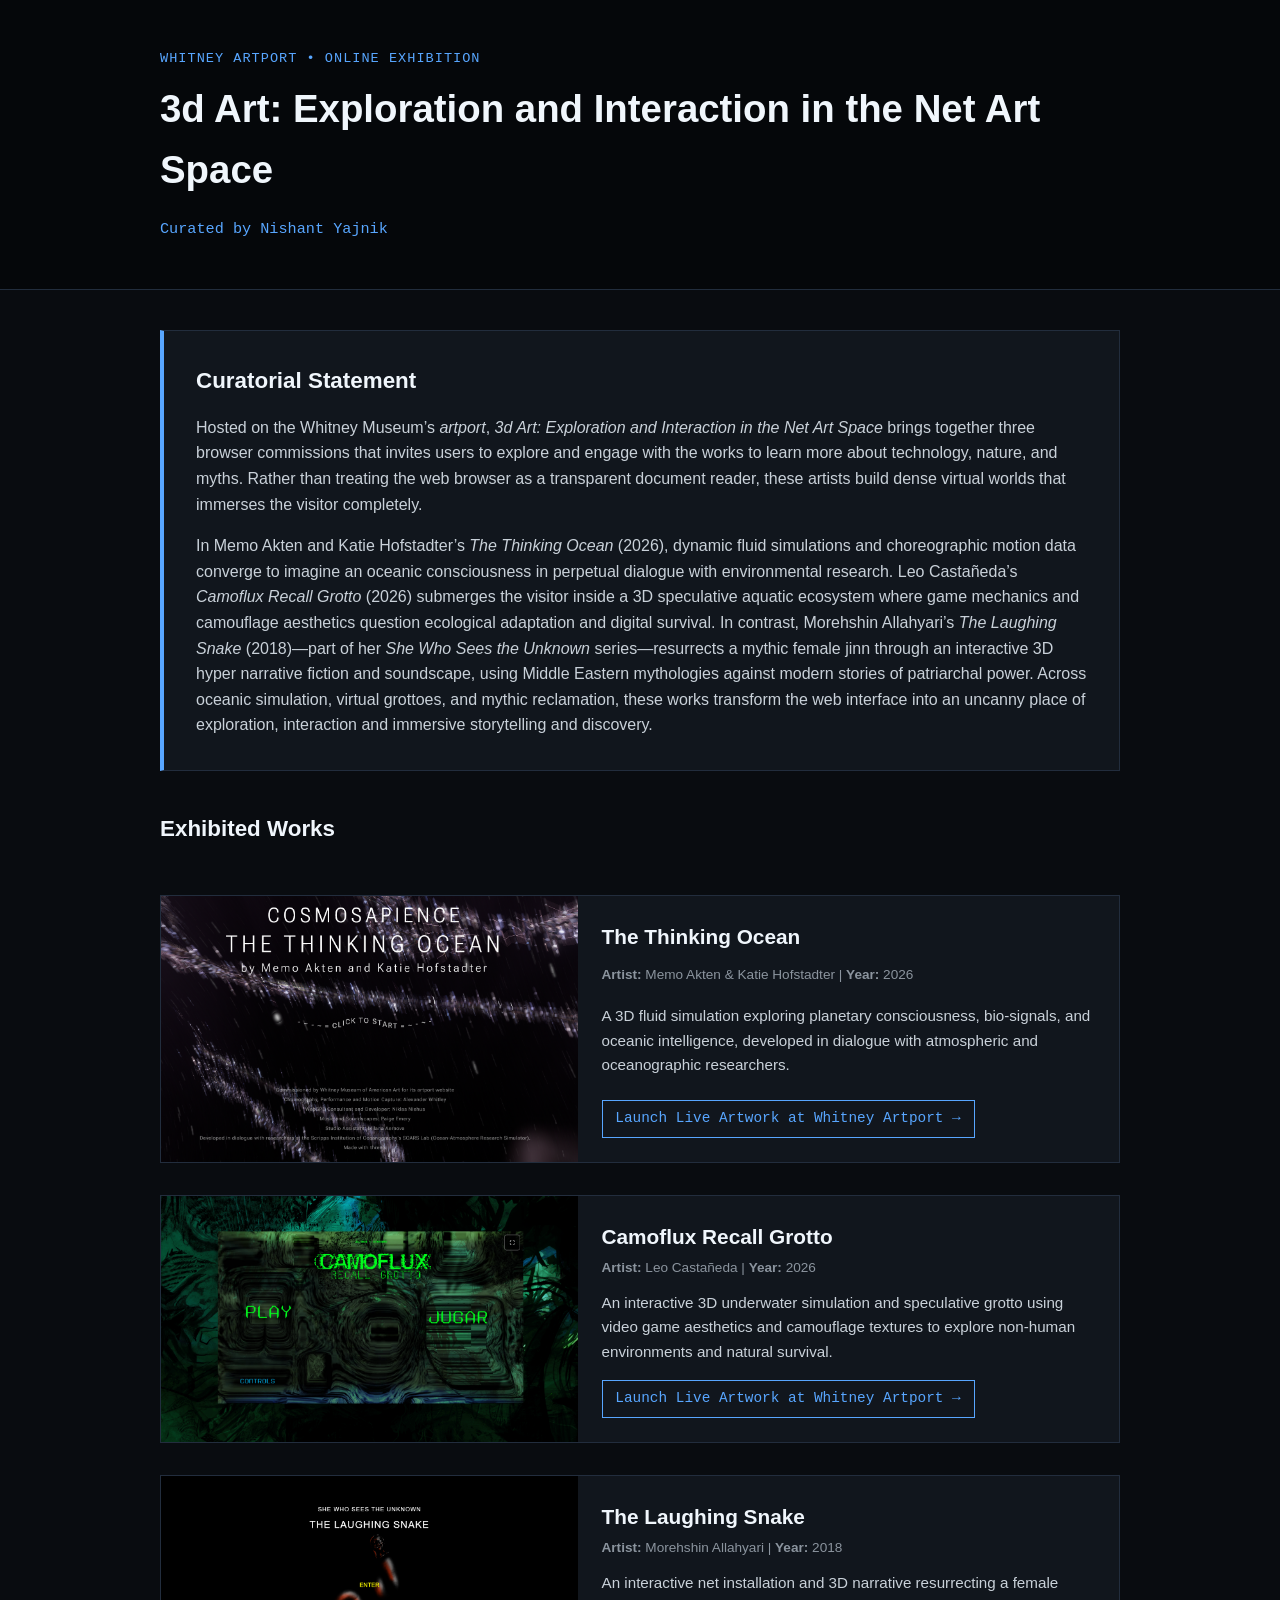
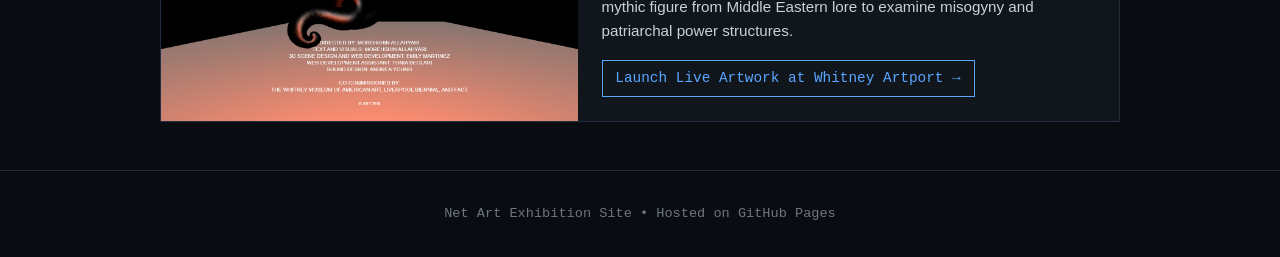
==== exhibition/index.html @ a9e51dce "Add files via upload" ====
<!DOCTYPE html>
<html lang="en">
<head>
  <meta charset="UTF-8">
  <meta name="viewport" content="width=device-width, initial-scale=1.0">
  <title>3d Art: Exploration and Interaction in the Net Art Space</title>
  <link rel="stylesheet" href="css/style.css">
</head>
<body>

  <header class="header">
    <div class="container">
      <p class="tagline">Whitney Artport &bull; Online Exhibition</p>
      <h1>3d Art: Exploration and Interaction in the Net Art Space</h1>
      <p class="curator">Curated by Nishant Yajnik</p>
    </div>
  </header>

  <main class="container">
    <section class="curatorial-statement">
      <h3>Curatorial Statement</h3>
      <p>
        Hosted on the Whitney Museum’s <em>artport</em>, <em>3d Art: Exploration and Interaction in the Net Art Space</em> brings together three 
        browser commissions that invites users to explore and engage with the works to learn more about technology, nature, and myths. 
        Rather than treating the web browser as a transparent document reader, these artists build dense 
        virtual worlds that immerses the visitor completely.
      </p>
      <p>
        In Memo Akten and Katie Hofstadter’s <em>The Thinking Ocean</em> (2026), dynamic fluid simulations and choreographic motion data converge to imagine an oceanic consciousness in perpetual dialogue 
        with environmental research. Leo Castañeda’s <em>Camoflux Recall Grotto</em> (2026) submerges the visitor 
        inside a 3D speculative aquatic ecosystem where game mechanics and camouflage aesthetics question ecological 
        adaptation and digital survival. In contrast, Morehshin Allahyari’s <em>The Laughing Snake</em> (2018)—part 
        of her <em>She Who Sees the Unknown</em> series—resurrects a mythic female jinn through an interactive 3D 
        hyper narrative fiction and soundscape, using Middle Eastern mythologies against modern stories of patriarchal power. Across oceanic simulation, virtual grottoes, and mythic reclamation, these works 
        transform the web interface into an uncanny place of exploration, interaction and immersive storytelling and discovery.
      </p>
    </section>

    <section class="artworks-list">
      <h3>Exhibited Works</h3>

      <article class="artwork-card">
        <figure class="artwork-image">
          <img src="img/cosmos.png" alt="Screenshot of The Thinking Ocean interactive 3D ocean and particle simulator">
        </figure>
        <div class="artwork-info">
          <h4>The Thinking Ocean</h4>
          <p class="meta"><strong>Artist:</strong> Memo Akten &amp; Katie Hofstadter | <strong>Year:</strong> 2026</p>
          <p class="description">
            A 3D fluid simulation exploring planetary consciousness, bio-signals, and oceanic intelligence, developed in dialogue with atmospheric and oceanographic researchers.
          </p>
          <p class="link-wrapper">
            <a href="https://artport.whitney.org/commissions/the-thinking-ocean/" target="_blank" rel="noopener noreferrer">Launch Live Artwork at Whitney Artport &rarr;</a>
          </p>
        </div>
      </article>

      <article class="artwork-card">
        <figure class="artwork-image">
          <img src="img/camogrotto.png" alt="Screenshot of Camoflux Recall Grotto showing an underwater 3D environment with rock formations and a blue orb">
        </figure>
        <div class="artwork-info">
          <h4>Camoflux Recall Grotto</h4>
          <p class="meta"><strong>Artist:</strong> Leo Castañeda | <strong>Year:</strong> 2026</p>
          <p class="description">
            An interactive 3D underwater simulation and speculative grotto using video game aesthetics and camouflage textures to explore non-human environments and natural survival.
          </p>
          <p class="link-wrapper">
            <a href="https://artport.whitney.org/commissions/camoflux-recall-grotto/" target="_blank" rel="noopener noreferrer">Launch Live Artwork at Whitney Artport &rarr;</a>
          </p>
        </div>
      </article>

      <article class="artwork-card">
        <figure class="artwork-image">
          <img src="img/laughingsnake.png" alt="Screenshot of The Laughing Snake interactive 3D scene and narrative interface">
        </figure>
        <div class="artwork-info">
          <h4>The Laughing Snake</h4>
          <p class="meta"><strong>Artist:</strong> Morehshin Allahyari | <strong>Year:</strong> 2018</p>
          <p class="description">
            An interactive net installation and 3D narrative resurrecting a female mythic figure from Middle Eastern lore to examine misogyny and patriarchal power structures.
          </p>
          <p class="link-wrapper">
            <a href="https://artport.whitney.org/commissions/laughing-snake/index.html" target="_blank" rel="noopener noreferrer">Launch Live Artwork at Whitney Artport &rarr;</a>
          </p>
        </div>
      </article>

    </section>
  </main>

  <footer class="footer">
    <div class="container">
      <p>Net Art Exhibition Site &bull; Hosted on GitHub Pages</p>
    </div>
  </footer>

</body>
</html>
---- exhibition/css/style.css ----
:root {
  --bg: #090c10;
  --panel: #11161d;
  --border: #222d3d;
  --accent: #58a6ff;
  --text: #c9d1d9;
  --heading: #f0f6fc;
}

* {
  box-sizing: border-box;
  margin: 0;
  padding: 0;
}

body {
  background-color: var(--bg);
  color: var(--text);
  font-family: -apple-system, BlinkMacSystemFont, "Segoe UI", Roboto, Helvetica, Arial, sans-serif;
  line-height: 1.6;
}

.container {
  width: 90%;
  max-width: 960px;
  margin: 0 auto;
}

.header {
  padding: 3rem 0;
  border-bottom: 1px solid var(--border);
  background-color: #05070a;
}

.tagline {
  font-family: monospace;
  font-size: 0.85rem;
  color: var(--accent);
  text-transform: uppercase;
  letter-spacing: 1px;
}

.header h1 {
  font-size: 2.4rem;
  color: var(--heading);
  margin-top: 0.5rem;
}

.header h2 {
  font-size: 1.15rem;
  color: #8b949e;
  font-weight: 400;
  margin-top: 0.25rem;
}

.curator {
  margin-top: 1rem;
  font-family: monospace;
  font-size: 0.95rem;
  color: var(--accent);
}

.curatorial-statement {
  background-color: var(--panel);
  border: 1px solid var(--border);
  border-left: 4px solid var(--accent);
  padding: 2rem;
  margin: 2.5rem 0;
}

.curatorial-statement h3,
.artworks-list h3 {
  color: var(--heading);
  font-size: 1.4rem;
  margin-bottom: 1rem;
}

.curatorial-statement p {
  margin-bottom: 1rem;
}

.curatorial-statement p:last-child {
  margin-bottom: 0;
}

.artworks-list {
  display: flex;
  flex-direction: column;
  gap: 2rem;
  margin-bottom: 3rem;
}

.artwork-card {
  display: grid;
  grid-template-columns: 1fr 1.3fr;
  background-color: var(--panel);
  border: 1px solid var(--border);
  overflow: hidden;
}

.artwork-image {
  background-color: #000;
  display: flex;
  align-items: center;
  justify-content: center;
  min-height: 240px;
}

.artwork-image img {
  width: 100%;
  height: 100%;
  object-fit: cover;
  display: block;
}

.artwork-info {
  padding: 1.5rem;
  display: flex;
  flex-direction: column;
  justify-content: space-between;
}

.artwork-info h4 {
  color: var(--heading);
  font-size: 1.3rem;
  margin-bottom: 0.25rem;
}

.artwork-info .meta {
  font-size: 0.85rem;
  color: #8b949e;
  margin-bottom: 0.75rem;
}

.artwork-info .description {
  font-size: 0.95rem;
  margin-bottom: 1rem;
}

.link-wrapper a {
  display: inline-block;
  color: var(--accent);
  text-decoration: none;
  font-family: monospace;
  font-size: 0.9rem;
  border: 1px solid var(--accent);
  padding: 0.4rem 0.8rem;
  transition: all 0.2s ease;
}

.link-wrapper a:hover {
  background-color: var(--accent);
  color: #000;
}

.footer {
  text-align: center;
  padding: 2rem 0;
  border-top: 1px solid var(--border);
  font-size: 0.85rem;
  color: #6e7681;
  font-family: monospace;
}

@media (max-width: 768px) {
  .artwork-card {
    grid-template-columns: 1fr;
  }
}
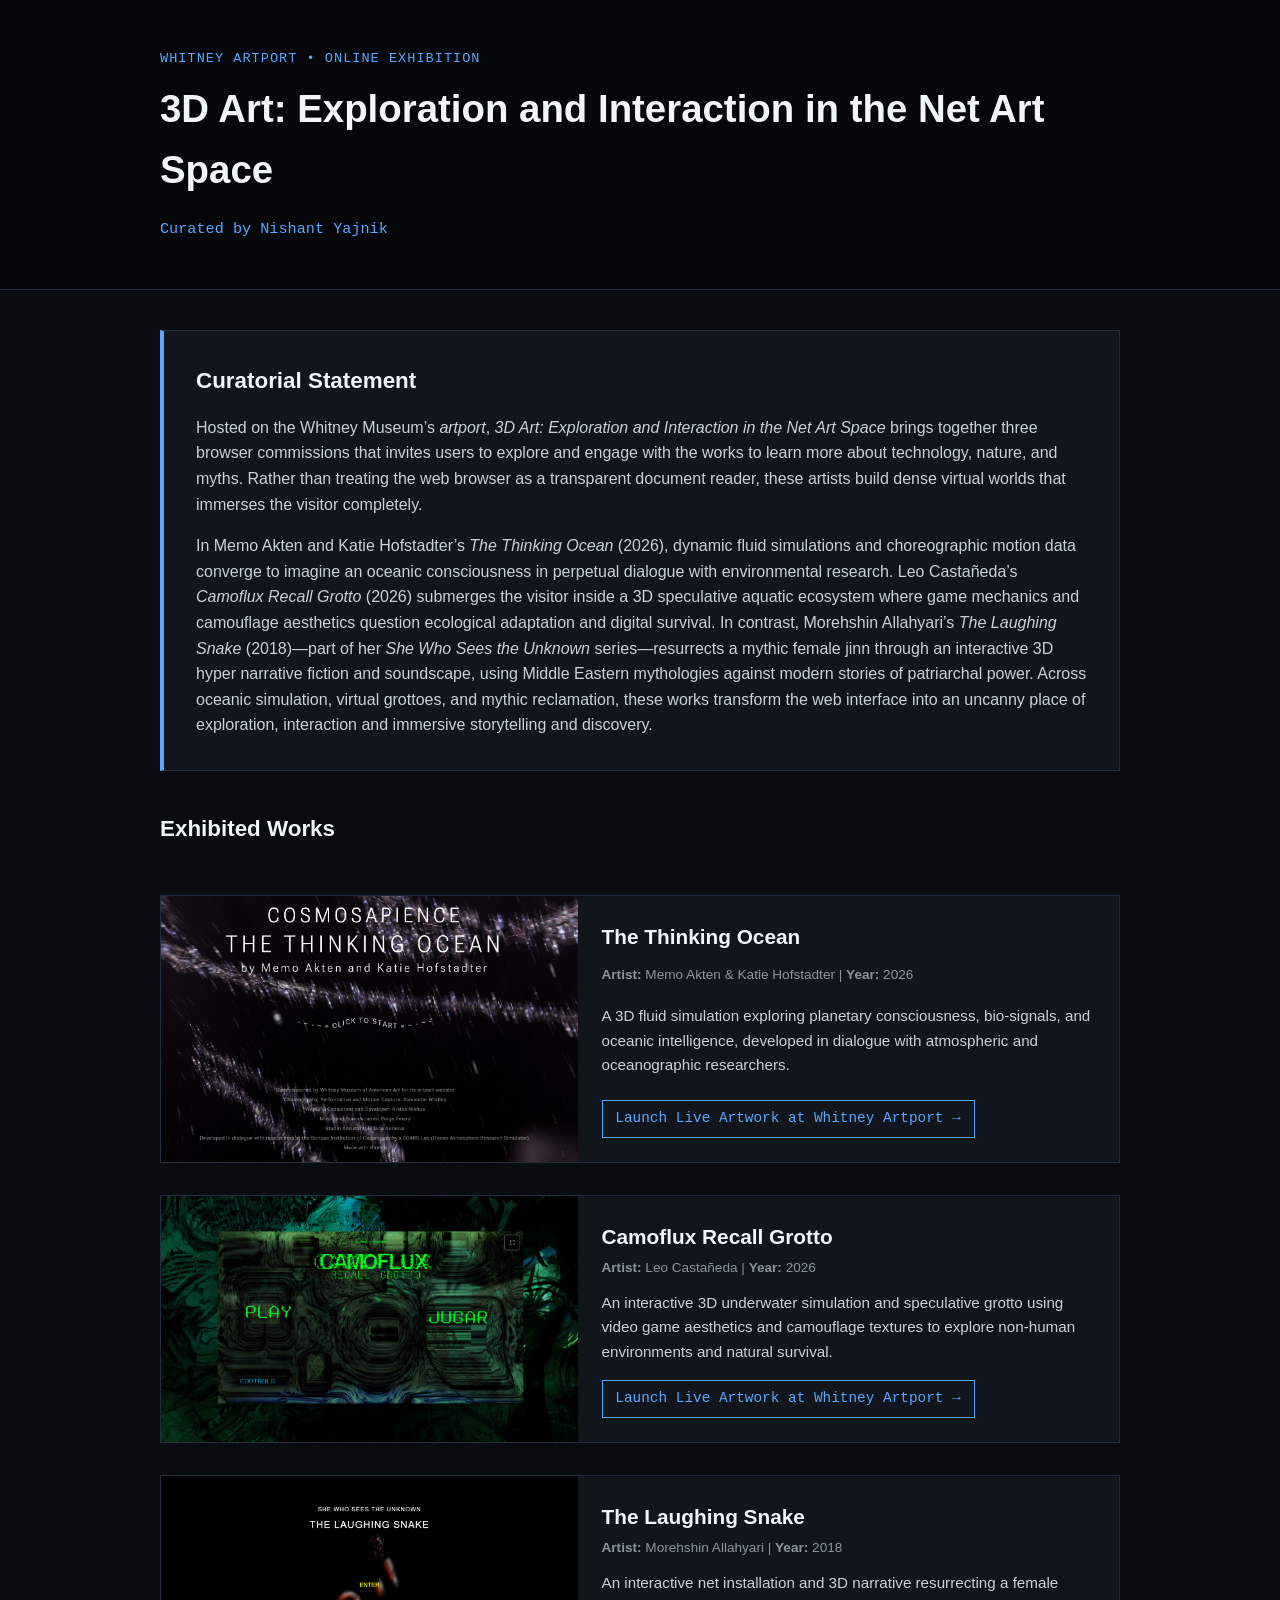
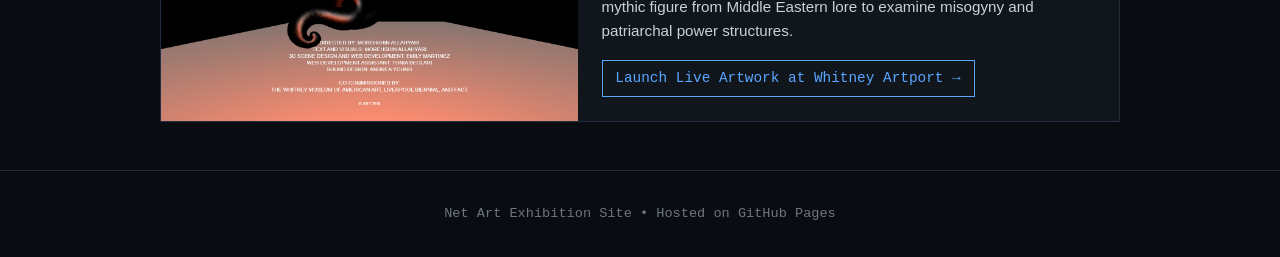
==== commit 5e117c8c: "Add files via upload" ====
--- a/exhibition/index.html
+++ b/exhibition/index.html
@@ -3,7 +3,7 @@
 <head>
   <meta charset="UTF-8">
   <meta name="viewport" content="width=device-width, initial-scale=1.0">
-  <title>3d Art: Exploration and Interaction in the Net Art Space</title>
+  <title>3D Art: Exploration and Interaction in the Net Art Space</title>
   <link rel="stylesheet" href="css/style.css">
 </head>
 <body>
@@ -11,7 +11,7 @@
   <header class="header">
     <div class="container">
       <p class="tagline">Whitney Artport &bull; Online Exhibition</p>
-      <h1>3d Art: Exploration and Interaction in the Net Art Space</h1>
+      <h1>3D Art: Exploration and Interaction in the Net Art Space</h1>
       <p class="curator">Curated by Nishant Yajnik</p>
     </div>
   </header>
@@ -20,7 +20,7 @@
     <section class="curatorial-statement">
       <h3>Curatorial Statement</h3>
       <p>
-        Hosted on the Whitney Museum’s <em>artport</em>, <em>3d Art: Exploration and Interaction in the Net Art Space</em> brings together three 
+        Hosted on the Whitney Museum’s <em>artport</em>, <em>3D Art: Exploration and Interaction in the Net Art Space</em> brings together three 
         browser commissions that invites users to explore and engage with the works to learn more about technology, nature, and myths. 
         Rather than treating the web browser as a transparent document reader, these artists build dense 
         virtual worlds that immerses the visitor completely.
